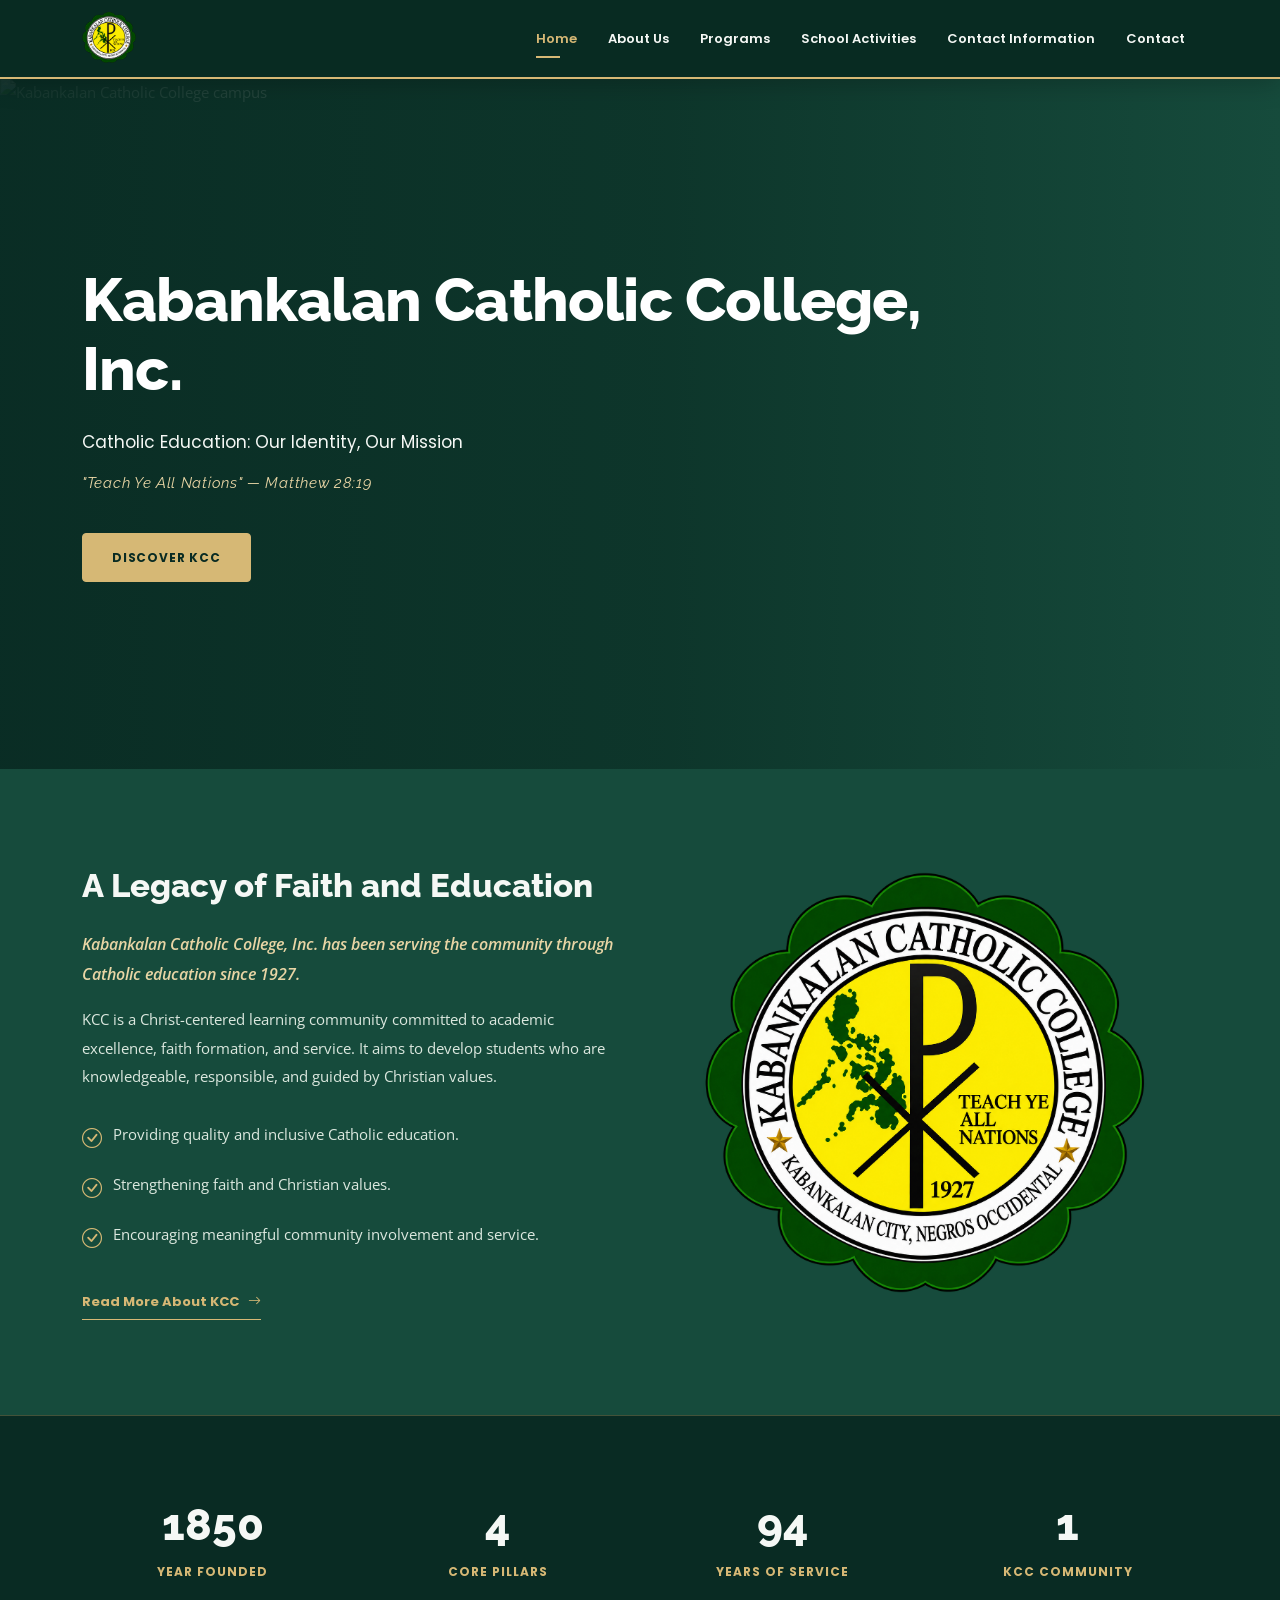
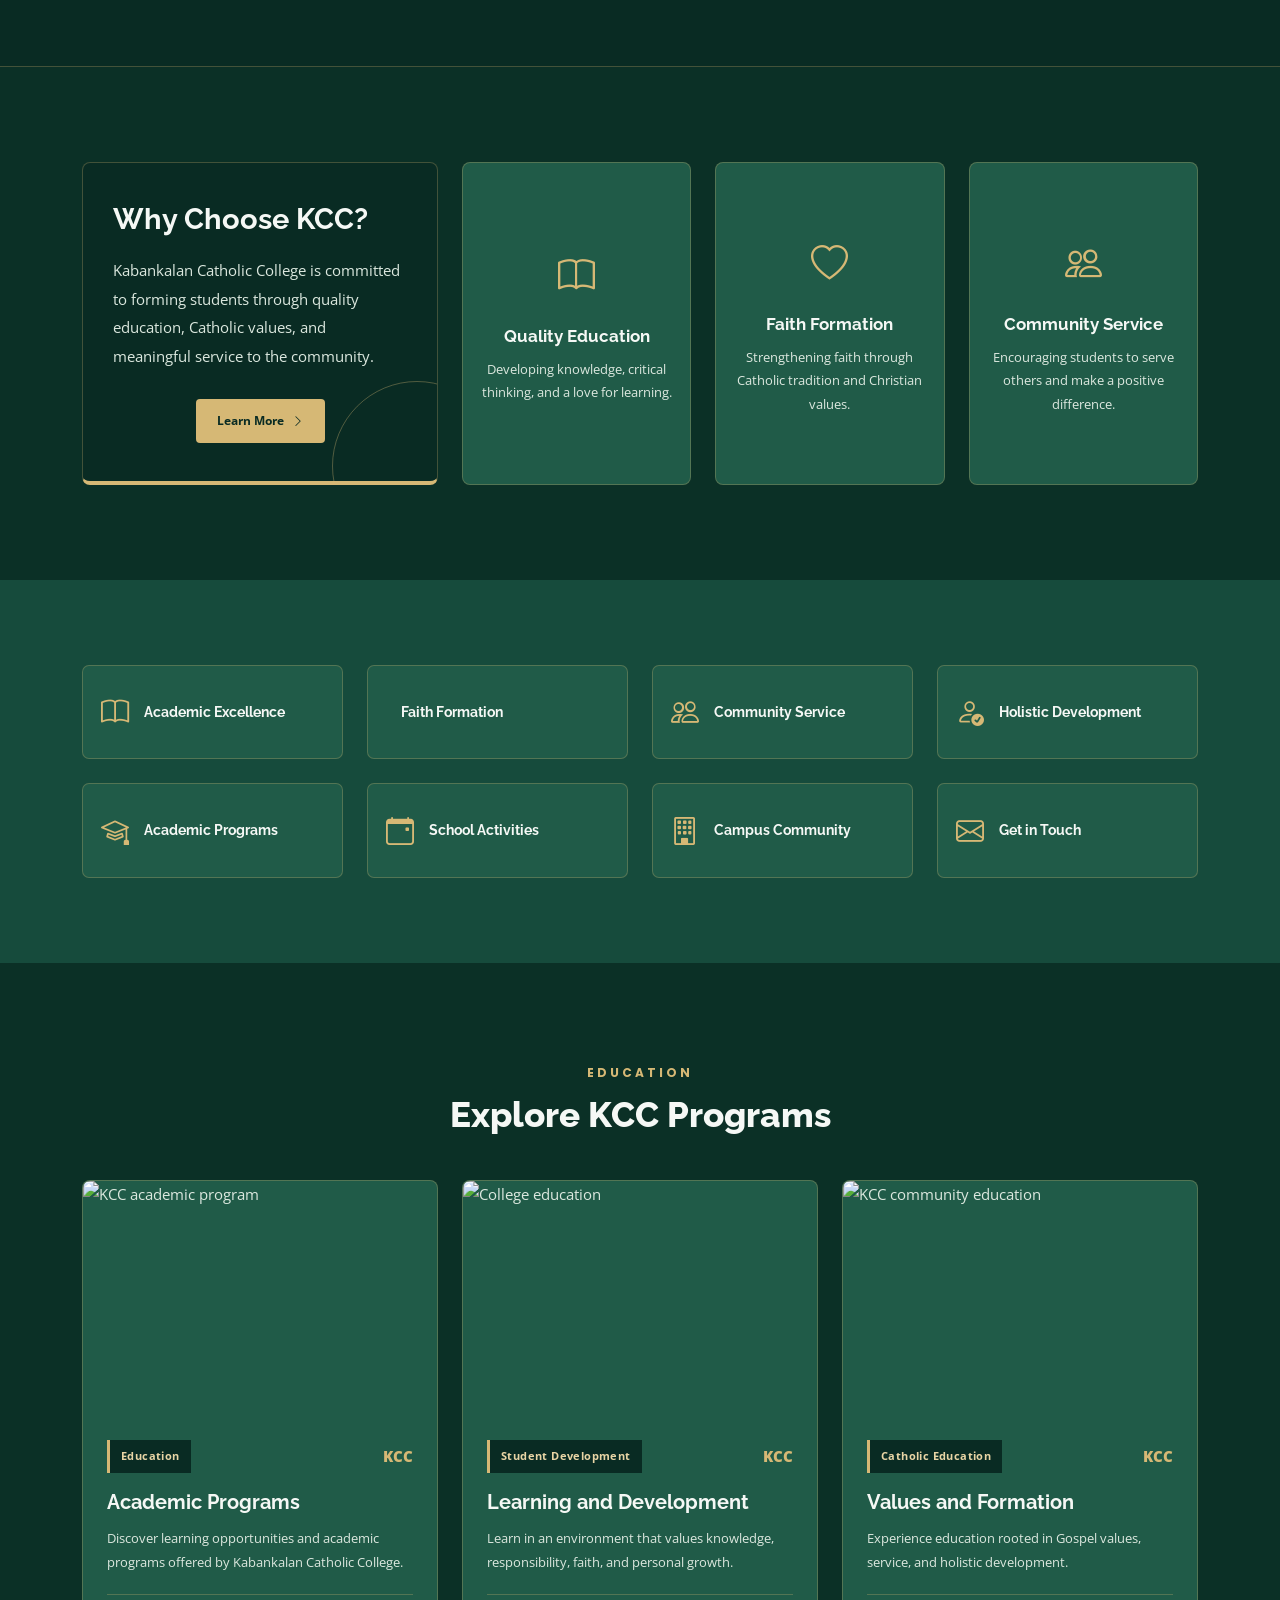
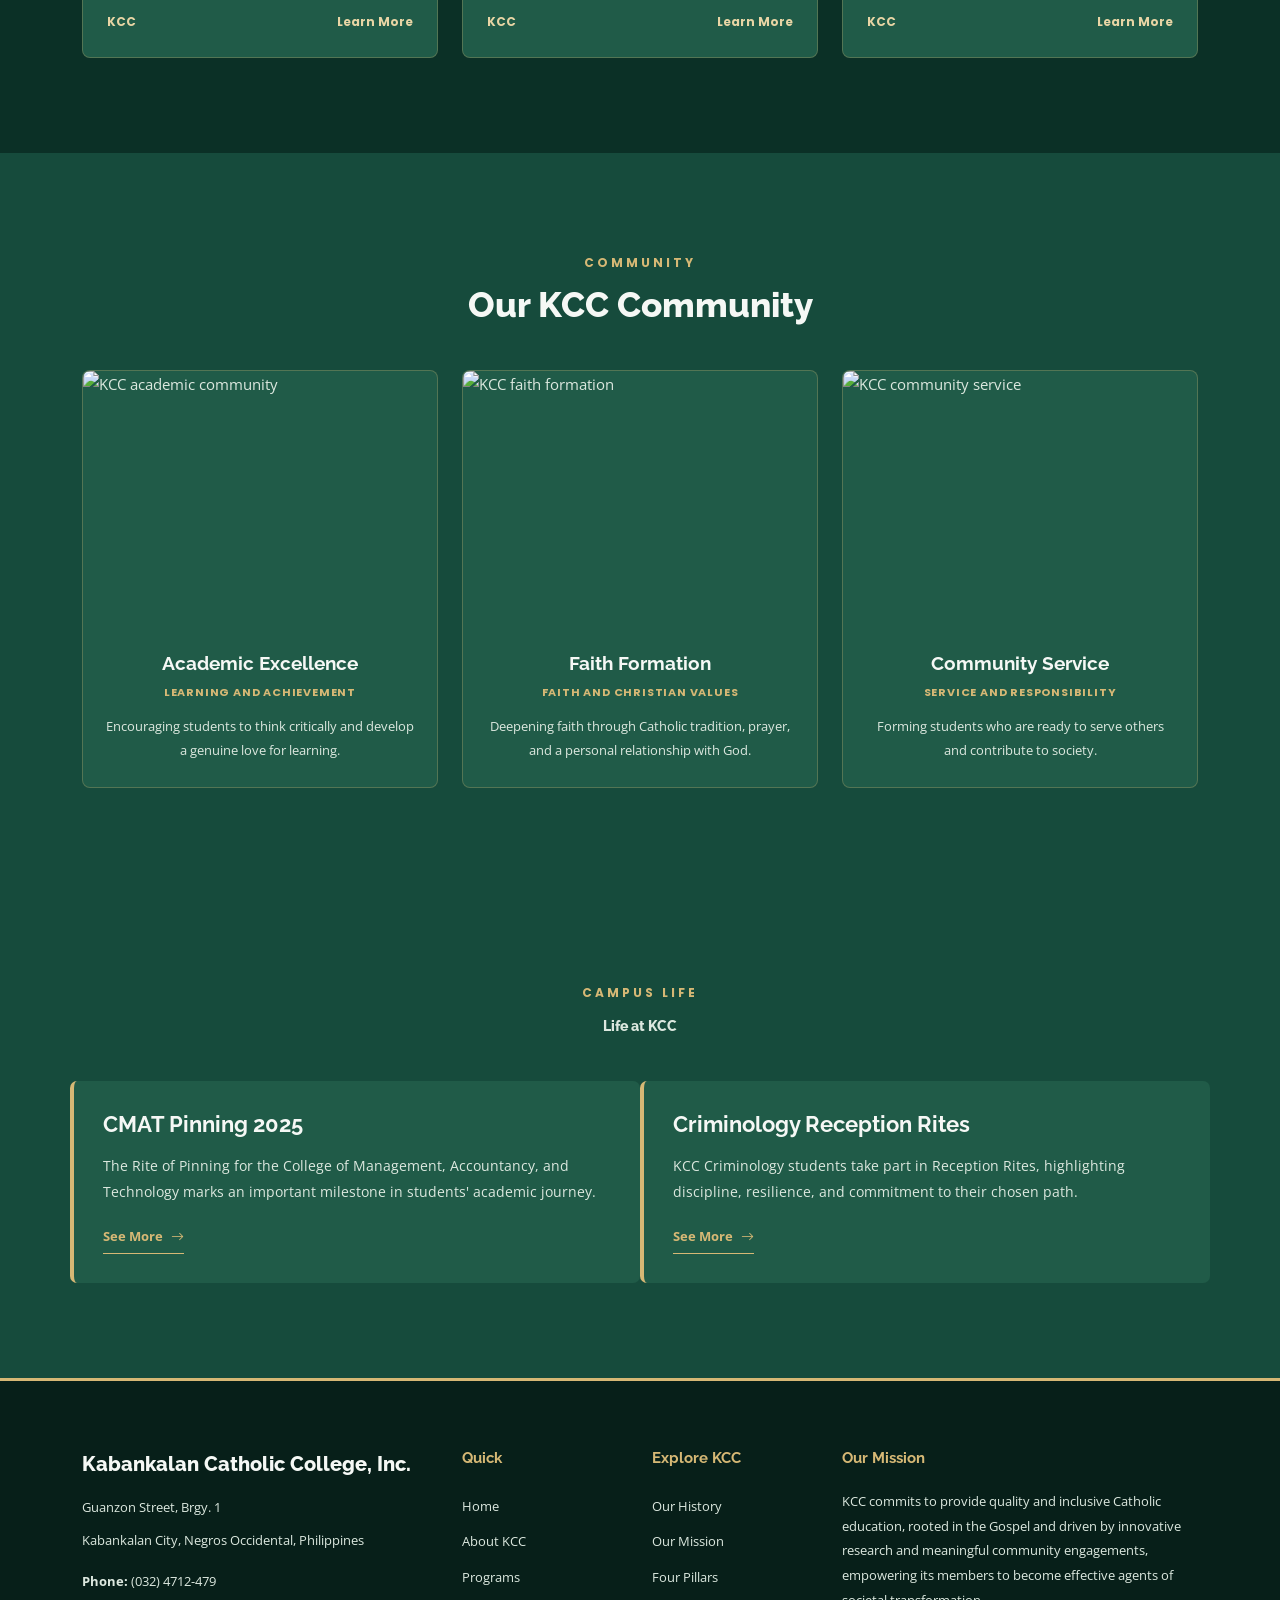
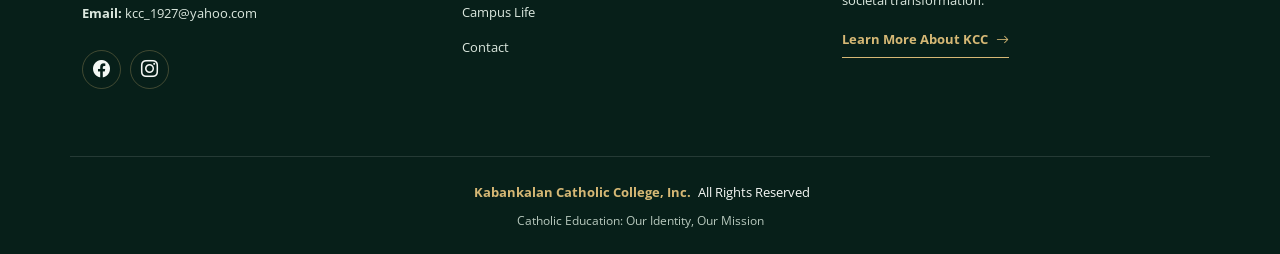
==== index.html @ 5847ea0f "first commit" ====
<!DOCTYPE html>
<html lang="en">

<head>
  <meta charset="utf-8">
  <meta content="width=device-width, initial-scale=1.0" name="viewport">

  <title>Kabankalan Catholic College, Inc. | Home</title>
  <meta name="description" content="Kabankalan Catholic College, Inc. - Catholic Education: Our Identity, Our Mission.">
  <meta name="keywords" content="Kabankalan Catholic College, KCC, Catholic Education">

  <!-- Favicons -->
  <link href="assets/img/favicon.png" rel="icon">
  <link href="assets/img/apple-touch-icon.png" rel="apple-touch-icon">

  <!-- Fonts -->
  <link href="https://fonts.googleapis.com" rel="preconnect">
  <link href="https://fonts.gstatic.com" rel="preconnect" crossorigin>
  <link href="https://fonts.googleapis.com/css2?family=Open+Sans:wght@300;400;500;600;700;800&family=Poppins:wght@300;400;500;600;700;800&family=Raleway:wght@300;400;500;600;700;800&display=swap" rel="stylesheet">

  <!-- Vendor CSS Files -->
  <link href="assets/vendor/bootstrap/css/bootstrap.min.css" rel="stylesheet">
  <link href="assets/vendor/bootstrap-icons/bootstrap-icons.css" rel="stylesheet">
  <link href="assets/vendor/aos/aos.css" rel="stylesheet">
  <link href="assets/vendor/glightbox/css/glightbox.min.css" rel="stylesheet">
  <link href="assets/vendor/swiper/swiper-bundle.min.css" rel="stylesheet">

  <!-- Main CSS File -->
  <link href="assets/css/main.css" rel="stylesheet">

</head>

<body class="index-page">

  <!-- Header -->
  <header id="header" class="header d-flex align-items-center sticky-top">
    <div class="container-fluid container-xl position-relative d-flex align-items-center">

      <a href="index.html" class="logo d-flex align-items-center me-auto">
        <img src="about/kcc.png" alt="KCC Logo">
        <h1 class="sitename"></h1>
      </a>

      <nav id="navmenu" class="navmenu">
        <ul>
          <li><a href="index.html" class="active">Home</a></li>
          <li><a href="about.html">About Us</a></li>
          <li><a href="courses.html">Programs</a></li>
              <li><a href="events.html">School Activities</a></li>
              <li><a href="contact.html">Contact Information</a></li>
          <li><a href="contact.html">Contact</a></li>
        </ul>
        <i class="mobile-nav-toggle d-xl-none bi bi-list"></i>
      </nav>

   

    </div>
  </header>
  <!-- /Header -->


  <main class="main">

    <!-- Hero Section -->
    <section id="hero" class="hero section dark-background">

      <img src="https://encrypted-tbn0.gstatic.com/images?q=tbn:ANd9GcQT8M9fCwaJcGaxkdUUTuNsDu8qbzbIMMNOe1ZvGpwF7A&s=10" alt="Kabankalan Catholic College campus" data-aos="fade-in">

      <div class="container">
        <h2 data-aos="fade-up" data-aos-delay="100">
          Kabankalan Catholic College, Inc.
        </h2>

        <p data-aos="fade-up" data-aos-delay="200">
          Catholic Education: Our Identity, Our Mission
        </p>

        <p data-aos="fade-up" data-aos-delay="250">
          "Teach Ye All Nations" — Matthew 28:19
        </p>

        <div class="d-flex mt-4" data-aos="fade-up" data-aos-delay="300">
          <a href="about.html" class="btn-get-started">Discover KCC</a>
        </div>
      </div>

    </section>
    <!-- /Hero Section -->


    <!-- About Section -->
    <section id="about" class="about section">

      <div class="container">
        <div class="row gy-4">

          <div class="col-lg-6 order-1 order-lg-2" data-aos="fade-up" data-aos-delay="100">
            <img src="about/kcc.png" class="img-fluid" alt="Kabankalan Catholic College">
          </div>

          <div class="col-lg-6 order-2 order-lg-1 content" data-aos="fade-up" data-aos-delay="200">

            <h3>A Legacy of Faith and Education</h3>

            <p class="fst-italic">
              Kabankalan Catholic College, Inc. has been serving the community
              through Catholic education since 1927.
            </p>

            <p>
              KCC is a Christ-centered learning community committed to academic
              excellence, faith formation, and service. It aims to develop
              students who are knowledgeable, responsible, and guided by
              Christian values.
            </p>

            <ul>
              <li>
                <i class="bi bi-check-circle"></i>
                <span>Providing quality and inclusive Catholic education.</span>
              </li>

              <li>
                <i class="bi bi-check-circle"></i>
                <span>Strengthening faith and Christian values.</span>
              </li>

              <li>
                <i class="bi bi-check-circle"></i>
                <span>Encouraging meaningful community involvement and service.</span>
              </li>
            </ul>

            <a href="about.html" class="read-more">
              <span>Read More About KCC</span>
              <i class="bi bi-arrow-right"></i>
            </a>

          </div>
        </div>
      </div>

    </section>
    <!-- /About Section -->


    <!-- Counts Section -->
    <section id="counts" class="section counts light-background">

      <div class="container" data-aos="fade-up" data-aos-delay="100">
        <div class="row gy-4">

          <div class="col-lg-3 col-md-6">
            <div class="stats-item text-center w-100 h-100">
              <span data-purecounter-start="0" data-purecounter-end="1927"
                data-purecounter-duration="1" class="purecounter"></span>
              <p>Year Founded</p>
            </div>
          </div>

          <div class="col-lg-3 col-md-6">
            <div class="stats-item text-center w-100 h-100">
              <span data-purecounter-start="0" data-purecounter-end="4"
                data-purecounter-duration="1" class="purecounter"></span>
              <p>Core Pillars</p>
            </div>
          </div>

          <div class="col-lg-3 col-md-6">
            <div class="stats-item text-center w-100 h-100">
              <span data-purecounter-start="0" data-purecounter-end="99"
                data-purecounter-duration="1" class="purecounter"></span>
              <p>Years of Service</p>
            </div>
          </div>

          <div class="col-lg-3 col-md-6">
            <div class="stats-item text-center w-100 h-100">
              <span data-purecounter-start="0" data-purecounter-end="1"
                data-purecounter-duration="1" class="purecounter"></span>
              <p>KCC Community</p>
            </div>
          </div>

        </div>
      </div>

    </section>
    <!-- /Counts Section -->


    <!-- Why Us Section -->
    <section id="why-us" class="section why-us">

      <div class="container">
        <div class="row gy-4">

          <div class="col-lg-4" data-aos="fade-up" data-aos-delay="100">
            <div class="why-box">

              <h3>Why Choose KCC?</h3>

              <p>
                Kabankalan Catholic College is committed to forming students
                through quality education, Catholic values, and meaningful
                service to the community.
              </p>

              <div class="text-center">
                <a href="about.html" class="more-btn">
                  <span>Learn More</span>
                  <i class="bi bi-chevron-right"></i>
                </a>
              </div>

            </div>
          </div>

          <div class="col-lg-8 d-flex align-items-stretch">
            <div class="row gy-4" data-aos="fade-up" data-aos-delay="200">

              <div class="col-xl-4">
                <div class="icon-box d-flex flex-column justify-content-center align-items-center">
                  <i class="bi bi-book"></i>
                  <h4>Quality Education</h4>
                  <p>
                    Developing knowledge, critical thinking, and a love for learning.
                  </p>
                </div>
              </div>

              <div class="col-xl-4" data-aos="fade-up" data-aos-delay="300">
                <div class="icon-box d-flex flex-column justify-content-center align-items-center">
                  <i class="bi bi-heart"></i>
                  <h4>Faith Formation</h4>
                  <p>
                    Strengthening faith through Catholic tradition and Christian values.
                  </p>
                </div>
              </div>

              <div class="col-xl-4" data-aos="fade-up" data-aos-delay="400">
                <div class="icon-box d-flex flex-column justify-content-center align-items-center">
                  <i class="bi bi-people"></i>
                  <h4>Community Service</h4>
                  <p>
                    Encouraging students to serve others and make a positive difference.
                  </p>
                </div>
              </div>

            </div>
          </div>

        </div>
      </div>

    </section>
    <!-- /Why Us Section -->


    <!-- Features Section -->
    <section id="features" class="features section">

      <div class="container">
        <div class="row gy-4">

          <div class="col-lg-3 col-md-4" data-aos="fade-up" data-aos-delay="100">
            <div class="features-item">
              <i class="bi bi-book" style="color: #ffbb2c;"></i>
              <h3><a href="about.html" class="stretched-link">Academic Excellence</a></h3>
            </div>
          </div>

          <div class="col-lg-3 col-md-4" data-aos="fade-up" data-aos-delay="200">
            <div class="features-item">
              <i class="bi bi-cross" style="color: #5578ff;"></i>
              <h3><a href="about.html" class="stretched-link">Faith Formation</a></h3>
            </div>
          </div>

          <div class="col-lg-3 col-md-4" data-aos="fade-up" data-aos-delay="300">
            <div class="features-item">
              <i class="bi bi-people" style="color: #e80368;"></i>
              <h3><a href="about.html" class="stretched-link">Community Service</a></h3>
            </div>
          </div>

          <div class="col-lg-3 col-md-4" data-aos="fade-up" data-aos-delay="400">
            <div class="features-item">
              <i class="bi bi-person-check" style="color: #e361ff;"></i>
              <h3><a href="about.html" class="stretched-link">Holistic Development</a></h3>
            </div>
          </div>

          <div class="col-lg-3 col-md-4" data-aos="fade-up" data-aos-delay="500">
            <div class="features-item">
              <i class="bi bi-mortarboard" style="color: #47aeff;"></i>
              <h3><a href="courses.html" class="stretched-link">Academic Programs</a></h3>
            </div>
          </div>

          <div class="col-lg-3 col-md-4" data-aos="fade-up" data-aos-delay="600">
            <div class="features-item">
              <i class="bi bi-calendar-event" style="color: #ffa76e;"></i>
              <h3><a href="events.html" class="stretched-link">School Activities</a></h3>
            </div>
          </div>

          <div class="col-lg-3 col-md-4" data-aos="fade-up" data-aos-delay="700">
            <div class="features-item">
              <i class="bi bi-building" style="color: #11dbcf;"></i>
              <h3><a href="about.html" class="stretched-link">Campus Community</a></h3>
            </div>
          </div>

          <div class="col-lg-3 col-md-4" data-aos="fade-up" data-aos-delay="800">
            <div class="features-item">
              <i class="bi bi-envelope" style="color: #4233ff;"></i>
              <h3><a href="contact.html" class="stretched-link">Get in Touch</a></h3>
            </div>
          </div>

        </div>
      </div>

    </section>
    <!-- /Features Section -->


    <!-- Courses Section -->
    <section id="courses" class="courses section">

      <div class="container section-title" data-aos="fade-up">
        <h2>Education</h2>
        <p>Explore KCC Programs</p>
      </div>

      <div class="container">
        <div class="row">

          <div class="col-lg-4 col-md-6 d-flex align-items-stretch" data-aos="zoom-in" data-aos-delay="100">
            <div class="course-item">

              <img src="https://encrypted-tbn0.gstatic.com/images?q=tbn:ANd9GcRFhvO4S2jTf2M52BZLtAEzzVXVvKk7Lw2LBC9u8yxrnQ&s=10" class="img-fluid" alt="KCC academic program">

              <div class="course-content">
                <div class="d-flex justify-content-between align-items-center mb-3">
                  <p class="category">Education</p>
                  <p class="price">KCC</p>
                </div>

                <h3><a href="courses.html">Academic Programs</a></h3>

                <p class="description">
                  Discover learning opportunities and academic programs offered
                  by Kabankalan Catholic College.
                </p>

                <div class="trainer d-flex justify-content-between align-items-center">
                  <div class="trainer-profile d-flex align-items-center">
                    <span class="trainer-link">KCC</span>
                  </div>
                  <a href="courses.html" class="trainer-link">Learn More</a>
                </div>
              </div>

            </div>
          </div>

          <div class="col-lg-4 col-md-6 d-flex align-items-stretch mt-4 mt-md-0" data-aos="zoom-in" data-aos-delay="200">
            <div class="course-item">

              <img src="https://scontent.fmnl9-4.fna.fbcdn.net/v/t39.30808-6/914285119_122218835138524861_5820935398104050202_n.jpg?stp=dst-jpg_tt6&cstp=mx2000x1414&ctp=p552x414&_nc_cat=109&_nc_map=urlgen_bucketless&ccb=1-7&_nc_sid=127cfc&_nc_eui2=AeEzd-XGfVZOXEBACCE_oor1J-5FS4mifkMn7kVLiaJ-Q7u3IAsWExik-hXUwO2nvX3sCHLy09caHQJjv85_ZxWf&_nc_ohc=ckKpyCDnf4EQ7kNvwFAWOUB&_nc_oc=AdqdExx-4-OWhltZUDyqn0Y9eb0RRxoA-Gc-SJCQ6HJAPF5KVBAEcCaHKpcKGjbXhDI&_nc_zt=23&_nc_ht=scontent.fmnl9-4.fna&_nc_gid=943HUpxgTFuzUHGv3IhwLQ&_nc_ss=7b2a8&oh=00_AQQ45ZDYCt0acangTTcOKLL3B6GXYlgQAs8xtHQF5TJUVA&oe=6B09DF58" class="img-fluid" alt="College education">

              <div class="course-content">
                <div class="d-flex justify-content-between align-items-center mb-3">
                  <p class="category">Student Development</p>
                  <p class="price">KCC</p>
                </div>

                <h3><a href="courses.html">Learning and Development</a></h3>

                <p class="description">
                  Learn in an environment that values knowledge, responsibility,
                  faith, and personal growth.
                </p>

                <div class="trainer d-flex justify-content-between align-items-center">
                  <div class="trainer-profile d-flex align-items-center">
                    <span class="trainer-link">KCC</span>
                  </div>
                  <a href="courses.html" class="trainer-link">Learn More</a>
                </div>
              </div>

            </div>
          </div>

          <div class="col-lg-4 col-md-6 d-flex align-items-stretch mt-4 mt-lg-0" data-aos="zoom-in" data-aos-delay="300">
            <div class="course-item">

              <img src="https://scontent.fmnl9-5.fna.fbcdn.net/v/t39.99422-6/912625234_1465990564903861_3274084641073392525_n.png?stp=dst-jpg_tt6&cstp=mx2048x1038&ctp=p180x540&_nc_cat=104&_nc_map=urlgen_bucketless&ccb=1-7&_nc_sid=127cfc&_nc_eui2=AeEMaBpAWC8GnwbwKG6K4RI8pTWOlcMDfJ2lNY6VwwN8nf3-tklTgI11QRLNIlkPEiY8L4xJSdgvii3BPkFpKnWd&_nc_ohc=NLoc0BY2OsMQ7kNvwEyHmvC&_nc_oc=Adq8mTZ8_PFWmyIDjEcyvHGmXm5muSyWyQerAzPAOzozh1d5bAHZpajDR7kgyGgTL-4&_nc_zt=14&_nc_ht=scontent.fmnl9-5.fna&_nc_gid=LUVzFrOgSV3XoZlbocX_dA&_nc_ss=7b2a8&oh=00_AQT99A_aa6tnR6kIG60y-T9CiFfz9bY-PEt0-eQ1BRAXnQ&oe=6B09DE95" class="img-fluid" alt="KCC community education">

              <div class="course-content">
                <div class="d-flex justify-content-between align-items-center mb-3">
                  <p class="category">Catholic Education</p>
                  <p class="price">KCC</p>
                </div>

                <h3><a href="courses.html">Values and Formation</a></h3>

                <p class="description">
                  Experience education rooted in Gospel values, service,
                  and holistic development.
                </p>

                <div class="trainer d-flex justify-content-between align-items-center">
                  <div class="trainer-profile d-flex align-items-center">
                    <span class="trainer-link">KCC</span>
                  </div>
                  <a href="courses.html" class="trainer-link">Learn More</a>
                </div>
              </div>

            </div>
          </div>

        </div>
      </div>

    </section>
    <!-- /Courses Section -->


    <!-- Trainers Index Section -->
    <section id="trainers-index" class="section trainers-index">

      <div class="container section-title" data-aos="fade-up">
        <h2>Community</h2>
        <p>Our KCC Community</p>
      </div>

      <div class="container">
        <div class="row">

          <div class="col-lg-4 col-md-6 d-flex" data-aos="fade-up" data-aos-delay="100">
            <div class="member">
              <img src="https://scontent.fmnl8-1.fna.fbcdn.net/v/t39.30808-6/912688853_1580619267202076_7019957725922566714_n.jpg?stp=dst-jpg_tt6&cstp=mx1080x1080&ctp=p526x296&_nc_cat=109&_nc_map=urlgen_bucketless&ccb=1-7&_nc_sid=127cfc&_nc_eui2=AeE-sn5PzRaZsnaeg0R8rcT_-K2NdHRrtfT4rY10dGu19HTxyjXNhta3lJq1DOvb0gLeroDLSHmQRsw_neAhNU_e&_nc_ohc=KvJeiLwCkfQQ7kNvwEtCKkf&_nc_oc=Adp48Q9YrBXoVhvb6D1lM9bsyCnReulihM-5sJbVKnQoM9t7vDZXuXc5EpWbYjHdQ_Y&_nc_zt=23&_nc_ht=scontent.fmnl8-1.fna&_nc_gid=RqHEgCgS_iJlluW1QgCHqw&_nc_ss=7b2a8&oh=00_AQRC2hc4ttxE2TmacdChjLxiQ10id2kZYHcM8ev-NWkZJg&oe=6B09CAC9" class="img-fluid" alt="KCC academic community">

              <div class="member-content">
                <h4>Academic Excellence</h4>
                <span>Learning and Achievement</span>
                <p>
                  Encouraging students to think critically and develop
                  a genuine love for learning.
                </p>
              </div>
            </div>
          </div>

          <div class="col-lg-4 col-md-6 d-flex" data-aos="fade-up" data-aos-delay="200">
            <div class="member">
              <img src="https://scontent.fmnl25-8.fna.fbcdn.net/v/t39.99422-6/801963809_1423805739600248_5781836547564516746_n.png?stp=dst-jpg_tt6&cstp=mx2048x1363&ctp=s590x590&_nc_cat=106&_nc_map=urlgen_bucketless&ccb=1-7&_nc_sid=833d8c&_nc_eui2=AeHpNUYH5Wbosbtv1FKreURtXl-jDxZTkGReX6MPFlOQZE_WPhJeV8dpOh6nadmnsaQYsJuwZiE_6QJgBr7JPV4D&_nc_ohc=RYi0dcm0tVYQ7kNvwEOJ_Is&_nc_oc=AdrAWOfMK2Oa8w1ZNOSEUJE_ZUR7zcUiBowDURU6N6H-SX8ol1rpu1EOnzGCALP08Jg&_nc_zt=14&_nc_ht=scontent.fmnl25-8.fna&_nc_gid=d67xQtZiyCxpxgWDJVP8IQ&_nc_ss=7b2a8&oh=00_AQTVbei7mnDfgwdYfMUXYaHE191G1XvU6o2EFB4EHZzs4Q&oe=6B09EF3C" class="img-fluid" alt="KCC faith formation">

              <div class="member-content">
                <h4>Faith Formation</h4>
                <span>Faith and Christian Values</span>
                <p>
                  Deepening faith through Catholic tradition, prayer,
                  and a personal relationship with God.
                </p>
              </div>
            </div>
          </div>

          <div class="col-lg-4 col-md-6 d-flex" data-aos="fade-up" data-aos-delay="300">
            <div class="member">
              <img src="https://scontent.fmnl8-4.fna.fbcdn.net/v/t39.30808-6/905937870_122128684875456838_4350644515875597213_n.jpg?stp=dst-jpg_tt6&cstp=mx1280x960&ctp=s590x590&_nc_cat=100&_nc_map=urlgen_bucketless&ccb=1-7&_nc_sid=833d8c&_nc_eui2=AeFxPOAsQfBTU77wblTfNNyQivrW4zoT6-GK-tbjOhPr4ZQlje_x8ia48SkE9-jgTPZfvFdO5J_3qqQzEGchKbhc&_nc_ohc=1E5Hav7sIdgQ7kNvwEG1rkc&_nc_oc=Adqv-uMuJfoeEr03XxgMwNXJFFmNBCiQdnsGef70Cy9WbQrTlh-Q4o05mCzXoKGAsMM&_nc_zt=23&_nc_ht=scontent.fmnl8-4.fna&_nc_gid=Rh_ebZsQckvV-aCOsC_iBQ&_nc_ss=7b2a8&oh=00_AQSQsllFsV-r2NfjD2RJzR6fWczQ-m6hv9hc2bg4bkUkoQ&oe=6B09CBF9" class="img-fluid" alt="KCC community service">

              <div class="member-content">
                <h4>Community Service</h4>
                <span>Service and Responsibility</span>
                <p>
                  Forming students who are ready to serve others
                  and contribute to society.
                </p>
              </div>
            </div>
          </div>

        </div>
      </div>

    </section>
    <!-- /Trainers Index Section -->


    <!-- Campus Life Section -->
    <section id="campus-life" class="section">

      <div class="container section-title" data-aos="fade-up">
        <h2>Campus Life</h2>
        <p>Life at KCC</p>
      </div>

      <div class="container">
        <div class="row gy-4">

          <div class="col-lg-6">
            <h3>CMAT Pinning 2025</h3>
            <p>
              The Rite of Pinning for the College of Management, Accountancy,
              and Technology marks an important milestone in students'
              academic journey.
            </p>
            <a href="events.html" class="read-more">
              <span>See More</span>
              <i class="bi bi-arrow-right"></i>
            </a>
          </div>

          <div class="col-lg-6">
            <h3>Criminology Reception Rites</h3>
            <p>
              KCC Criminology students take part in Reception Rites,
              highlighting discipline, resilience, and commitment
              to their chosen path.
            </p>
            <a href="events.html" class="read-more">
              <span>See More</span>
              <i class="bi bi-arrow-right"></i>
            </a>
          </div>

        </div>
      </div>

    </section>
    <!-- /Campus Life Section -->

  </main>


  <!-- Footer -->
  <footer id="footer" class="footer position-relative light-background">

    <div class="container footer-top">
      <div class="row gy-4">

        <div class="col-lg-4 col-md-6 footer-about">

          <a href="index.html" class="logo d-flex align-items-center">
            <span class="sitename">Kabankalan Catholic College, Inc.</span>
          </a>

          <div class="footer-contact pt-3">
            <p>Guanzon Street, Brgy. 1</p>
            <p>Kabankalan City, Negros Occidental, Philippines</p>
            <p class="mt-3">
              <strong>Phone:</strong>
              <span>(032) 4712-479</span>
            </p>
            <p>
              <strong>Email:</strong>
              <span>kcc_1927@yahoo.com</span>
            </p>
          </div>

          <div class="social-links d-flex mt-4">
            <a href="#"><i class="bi bi-facebook"></i></a>
            <a href="#"><i class="bi bi-instagram"></i></a>
          </div>

        </div>


        <div class="col-lg-2 col-md-3 footer-links">
          <h4>Quick</h4>
          <ul>
            <li><a href="index.html">Home</a></li>
            <li><a href="about.html">About KCC</a></li>
            <li><a href="courses.html">Programs</a></li>
            <li><a href="events.html">Campus Life</a></li>
            <li><a href="contact.html">Contact</a></li>
          </ul>
        </div>


        <div class="col-lg-2 col-md-3 footer-links">
          <h4>Explore KCC</h4>
          <ul>
            <li><a href="about.html">Our History</a></li>
            <li><a href="about.html">Our Mission</a></li>
            <li><a href="about.html">Four Pillars</a></li>
          </ul>
        </div>


        <div class="col-lg-4 col-md-12 footer-newsletter">
          <h4>Our Mission</h4>

          <p>
            KCC commits to provide quality and inclusive Catholic education,
            rooted in the Gospel and driven by innovative research and
            meaningful community engagements, empowering its members to
            become effective agents of societal transformation.
          </p>

          <a href="about.html" class="read-more">
            <span>Learn More About KCC</span>
            <i class="bi bi-arrow-right"></i>
          </a>
        </div>

      </div>
    </div>


    <div class="container copyright text-center mt-4">
      <p>
       
        <strong class="px-1 sitename">Kabankalan Catholic College, Inc.</strong>
        <span>All Rights Reserved</span>
      </p>

      <div class="credits">
        Catholic Education: Our Identity, Our Mission
      </div>
    </div>

  </footer>
  <!-- /Footer -->


  <!-- Scroll Top -->
  <a href="#" id="scroll-top" class="scroll-top d-flex align-items-center justify-content-center">
    <i class="bi bi-arrow-up-short"></i>
  </a>

  <!-- Preloader -->
  <div id="preloader"></div>


  <!-- Vendor JS Files -->
  <script src="assets/vendor/bootstrap/js/bootstrap.bundle.min.js"></script>
  <script src="assets/vendor/aos/aos.js"></script>
  <script src="assets/vendor/glightbox/js/glightbox.min.js"></script>
  <script src="assets/vendor/purecounter/purecounter_vanilla.js"></script>
  <script src="assets/vendor/swiper/swiper-bundle.min.js"></script>

  <!-- Main JS File -->
  <script src="assets/js/main.js"></script>

</body>
</html>
---- assets/css/main.css ----
/* ==========================================================
   KABANKALAN CATHOLIC COLLEGE, INC.
   COMPLETE MAIN STYLESHEET
   Theme: Luxury Emerald Green + Champagne Gold
   Layout: Existing Mentor-style template
   Replace the entire old main.css with this file.
========================================================== */

/* =========================
   1. GLOBAL COLORS
========================= */
:root {
  --background-color: #092B23;
  --default-color: #DCE8DF;
  --heading-color: #F5F8F5;
  --accent-color: #D6B875;
  --surface-color: #164B3C;
  --contrast-color: #FFFFFF;

  --nav-color: #F5F8F5;
  --nav-hover-color: #D6B875;
  --nav-mobile-background-color: #092B23;
  --nav-dropdown-background-color: #092B23;
  --nav-dropdown-color: #F5F8F5;
  --nav-dropdown-hover-color: #D6B875;

  --kcc-deep: #092B23;
  --kcc-dark: #0B3026;
  --kcc-green: #164B3C;
  --kcc-green-light: #1B5946;
  --kcc-card: #205B48;
  --kcc-gold: #D6B875;
  --kcc-gold-light: #E8D5A5;
  --kcc-white: #F5F8F5;
  --kcc-text: #DCE8DF;
  --kcc-muted: #B8C9BE;
  --kcc-border: rgba(214, 184, 117, 0.28);

  scroll-behavior: smooth;
}

/* =========================
   2. GENERAL STYLING
========================= */
* {
  box-sizing: border-box;
}

html {
  scroll-behavior: smooth;
}

body {
  margin: 0;
  font-family: "Open Sans", sans-serif;
  font-size: 15px;
  line-height: 1.8;
  color: var(--kcc-text);
  background: var(--kcc-deep);
  overflow-x: hidden;
}

h1,
h2,
h3,
h4,
h5,
h6 {
  font-family: "Raleway", sans-serif;
  color: var(--kcc-white);
  font-weight: 700;
  line-height: 1.3;
}

p {
  color: var(--kcc-text);
}

a {
  color: var(--kcc-gold);
  text-decoration: none;
  transition: color 0.3s ease, background-color 0.3s ease;
}

a:hover {
  color: var(--kcc-white);
}

img {
  max-width: 100%;
}

button,
input,
textarea,
select {
  font: inherit;
}

.section {
  padding: 90px 0;
  overflow: hidden;
  background: var(--kcc-green);
  color: var(--kcc-text);
}

/* Alternating section colors */
section:nth-of-type(even),
.section:nth-of-type(even) {
  background-color: var(--kcc-dark);
}

section:nth-of-type(odd),
.section:nth-of-type(odd) {
  background-color: var(--kcc-green);
}

.light-background,
.section-bg {
  background: var(--kcc-green-light) !important;
  color: var(--kcc-text);
}

/* =========================
   3. HEADER AND LOGO
========================= */
.header {
  background: rgba(9, 43, 35, 0.98);
  padding: 12px 0;
  border-bottom: 2px solid var(--kcc-gold);
  box-shadow: 0 5px 24px rgba(0, 0, 0, 0.22);
  z-index: 997;
  transition: all 0.35s ease;
}

.header .container {
  min-height: 62px;
}

.header .logo {
  display: flex;
  align-items: center;
  gap: 12px;
}

.header .logo img {
  display: block;
  max-height: 53px;
  width: auto;
  object-fit: contain;
  background: transparent !important;
  border: 0 !important;
  box-shadow: none !important;
  mix-blend-mode: normal !important;
}

.header .logo h1,
.header .logo .sitename {
  margin: 0;
  color: var(--kcc-white);
  font-family: "Raleway", sans-serif;
  font-size: 23px;
  font-weight: 800;
  letter-spacing: 0.5px;
}

/* =========================
   4. NAVIGATION
========================= */
.navmenu {
  padding: 0;
}

.navmenu ul {
  display: flex;
  align-items: center;
  gap: 5px;
  list-style: none;
  padding: 0;
  margin: 0;
}

.navmenu li {
  position: relative;
}

.navmenu a {
  display: flex;
  align-items: center;
  justify-content: space-between;
  padding: 11px 13px;
  color: var(--kcc-white);
  font-family: "Poppins", sans-serif;
  font-size: 13px;
  font-weight: 600;
  white-space: nowrap;
  transition: all 0.3s ease;
}

.navmenu a:hover,
.navmenu a.active,
.navmenu li:hover > a {
  color: var(--kcc-gold);
}

.navmenu a.active {
  position: relative;
}

.navmenu a.active::after {
  content: "";
  position: absolute;
  left: 13px;
  bottom: 3px;
  width: 24px;
  height: 2px;
  background: var(--kcc-gold);
}

.navmenu .dropdown ul {
  display: block;
  position: absolute;
  top: 135%;
  left: 0;
  min-width: 220px;
  padding: 10px 0;
  background: var(--kcc-deep);
  border: 1px solid var(--kcc-border);
  border-top: 3px solid var(--kcc-gold);
  border-radius: 0 0 8px 8px;
  box-shadow: 0 12px 30px rgba(0, 0, 0, 0.25);
  opacity: 0;
  visibility: hidden;
  transition: all 0.25s ease;
  z-index: 99;
}

.navmenu .dropdown:hover > ul {
  top: 100%;
  opacity: 1;
  visibility: visible;
}

.navmenu .dropdown ul a {
  padding: 9px 18px;
  color: var(--kcc-white);
  font-size: 12px;
}

.navmenu .dropdown ul a:hover {
  color: var(--kcc-gold);
  background: var(--kcc-card);
}

.navmenu .dropdown ul .dropdown ul {
  top: 0;
  left: 100%;
}

.mobile-nav-toggle {
  display: none;
  color: var(--kcc-gold);
  font-size: 30px;
  line-height: 1;
  cursor: pointer;
}

/* Header call-to-action button */
.btn-getstarted {
  display: inline-block;
  padding: 11px 22px;
  color: var(--kcc-deep);
  background: var(--kcc-gold);
  border: 1px solid var(--kcc-gold);
  border-radius: 4px;
  font-family: "Poppins", sans-serif;
  font-size: 12px;
  font-weight: 700;
  letter-spacing: 0.4px;
  transition: all 0.3s ease;
}

.btn-getstarted:hover {
  color: var(--kcc-deep);
  background: var(--kcc-white);
  border-color: var(--kcc-white);
  transform: translateY(-2px);
}

/* =========================
   5. HERO SECTION
========================= */
.hero {
  position: relative;
  display: flex;
  align-items: center;
  width: 100%;
  min-height: 690px;
  overflow: hidden;
  background: var(--kcc-deep);
}

.hero img {
  position: absolute;
  inset: 0;
  z-index: 1;
  width: 100%;
  height: 100%;
  object-fit: cover;
  object-position: center;
  animation: kccHeroZoom 18s ease-in-out infinite alternate;
}

@keyframes kccHeroZoom {
  from { transform: scale(1); }
  to { transform: scale(1.07); }
}

.hero::before {
  content: "";
  position: absolute;
  inset: 0;
  z-index: 2;
  background: linear-gradient(
    90deg,
    rgba(9, 43, 35, 0.94) 0%,
    rgba(11, 48, 38, 0.78) 52%,
    rgba(22, 75, 60, 0.30) 100%
  );
}

.hero .container {
  position: relative;
  z-index: 3;
  padding-top: 65px;
  padding-bottom: 65px;
}

.hero h1,
.hero h2 {
  max-width: 850px;
  color: #FFFFFF;
  font-size: clamp(34px, 5vw, 60px);
  font-weight: 800;
  line-height: 1.16;
  letter-spacing: -0.8px;
  margin-bottom: 22px;
}

.hero p {
  color: var(--kcc-white);
  font-family: "Poppins", sans-serif;
  font-size: 17px;
  margin-bottom: 12px;
}

.hero p:last-of-type {
  color: var(--kcc-gold-light);
  font-family: "Raleway", sans-serif;
  font-size: 15px;
  font-style: italic;
  letter-spacing: 0.7px;
}

.hero .btn-get-started,
.hero .btn-getstarted {
  display: inline-block;
  margin-top: 12px;
  padding: 13px 29px;
  color: var(--kcc-deep);
  background: var(--kcc-gold);
  border: 1px solid var(--kcc-gold);
  border-radius: 4px;
  font-family: "Poppins", sans-serif;
  font-size: 12px;
  font-weight: 700;
  letter-spacing: 0.8px;
  text-transform: uppercase;
  transition: all 0.3s ease;
}

.hero .btn-get-started:hover,
.hero .btn-getstarted:hover {
  color: var(--kcc-deep);
  background: var(--kcc-white);
  border-color: var(--kcc-white);
  transform: translateY(-3px);
}

/* =========================
   6. ABOUT SECTION AND KCC LOGO
========================= */
.about {
  padding: 95px 0;
  background: var(--kcc-green) !important;
}

.about .row {
  align-items: center;
}

.about h3 {
  color: var(--kcc-white);
  font-size: 33px;
  font-weight: 800;
  line-height: 1.35;
  margin-bottom: 20px;
}

.about .fst-italic {
  color: var(--kcc-gold-light);
  font-size: 16px;
  font-weight: 600;
}

.about p {
  color: var(--kcc-text);
  line-height: 1.9;
}

.about ul {
  list-style: none;
  padding: 0;
  margin: 23px 0;
}

.about ul li {
  display: flex;
  align-items: flex-start;
  gap: 11px;
  padding: 7px 0;
  color: var(--kcc-text);
}

.about ul i {
  flex-shrink: 0;
  color: var(--kcc-gold);
  font-size: 20px;
}

.about img,
.about .about-img,
.about .about-image,
#about img {
  background: transparent !important;
  border: 0 !important;
  box-shadow: none !important;
  mix-blend-mode: normal !important;
  object-fit: contain;
}

.about img {
  width: 100%;
  max-height: 440px;
  padding: 0;
  border-radius: 0;
}

.about .read-more {
  display: inline-flex;
  align-items: center;
  gap: 9px;
  color: var(--kcc-gold);
  font-family: "Poppins", sans-serif;
  font-size: 13px;
  font-weight: 700;
  border-bottom: 1px solid var(--kcc-gold);
  padding-bottom: 6px;
}

.about .read-more:hover {
  color: var(--kcc-white);
  gap: 14px;
}

/* =========================
   7. SECTION TITLES
========================= */
.section-title {
  text-align: center;
  padding-bottom: 42px;
}

.section-title h2 {
  display: inline-block;
  color: var(--kcc-gold);
  font-family: "Poppins", sans-serif;
  font-size: 12px;
  font-weight: 700;
  letter-spacing: 3px;
  text-transform: uppercase;
  margin: 0 0 12px;
}

.section-title p {
  color: var(--kcc-white);
  font-family: "Raleway", sans-serif;
  font-size: 35px;
  font-weight: 800;
  line-height: 1.3;
  margin: 0;
}

/* =========================
   8. COUNTS / STATISTICS
========================= */
.counts {
  padding: 68px 0;
  background: var(--kcc-deep) !important;
  border-top: 1px solid var(--kcc-border);
  border-bottom: 1px solid var(--kcc-border);
}

.stats-item {
  padding: 15px;
  text-align: center;
}

.stats-item span {
  display: block;
  color: var(--kcc-white);
  font-family: "Raleway", sans-serif;
  font-size: 44px;
  font-weight: 800;
  line-height: 1.2;
  margin-bottom: 9px;
}

.stats-item p {
  color: var(--kcc-gold);
  font-family: "Poppins", sans-serif;
  font-size: 12px;
  font-weight: 700;
  text-transform: uppercase;
  letter-spacing: 1px;
  margin: 0;
}

/* =========================
   9. WHY CHOOSE KCC
========================= */
.why-us {
  padding: 95px 0;
  background: var(--kcc-dark) !important;
}

.why-box {
  position: relative;
  height: 100%;
  padding: 38px 30px;
  overflow: hidden;
  color: var(--kcc-white);
  background: var(--kcc-deep);
  border: 1px solid var(--kcc-border);
  border-bottom: 4px solid var(--kcc-gold);
  border-radius: 8px;
}

.why-box::after {
  content: "";
  position: absolute;
  width: 170px;
  height: 170px;
  right: -65px;
  bottom: -70px;
  border: 1px solid rgba(214, 184, 117, 0.35);
  border-radius: 50%;
  pointer-events: none;
}

.why-box h3 {
  color: var(--kcc-white);
  font-size: 29px;
  margin-bottom: 18px;
}

.why-box p {
  color: var(--kcc-text);
  line-height: 1.9;
}

.why-box .more-btn {
  display: inline-flex;
  align-items: center;
  gap: 8px;
  padding: 11px 21px;
  margin-top: 13px;
  color: var(--kcc-deep);
  background: var(--kcc-gold);
  border-radius: 4px;
  font-size: 12px;
  font-weight: 700;
}

.why-box .more-btn:hover {
  color: var(--kcc-deep);
  background: var(--kcc-white);
}

.why-us .icon-box {
  height: 100%;
  padding: 29px 18px;
  text-align: center;
  background: var(--kcc-card);
  border: 1px solid var(--kcc-border);
  border-radius: 8px;
  transition: all 0.3s ease;
}

.why-us .icon-box:hover {
  transform: translateY(-6px);
  border-color: var(--kcc-gold);
  box-shadow: 0 12px 28px rgba(0, 0, 0, 0.18);
}

.why-us .icon-box i {
  color: var(--kcc-gold);
  font-size: 37px;
  margin-bottom: 16px;
}

.why-us .icon-box h4 {
  color: var(--kcc-white);
  font-size: 17px;
  margin-bottom: 11px;
}

.why-us .icon-box p {
  color: var(--kcc-text);
  font-size: 13px;
  line-height: 1.8;
  margin: 0;
}

/* =========================
   10. FEATURES SECTION
========================= */
.features {
  padding: 85px 0;
  background: var(--kcc-green) !important;
}

.features-item {
  display: flex;
  align-items: center;
  height: 100%;
  padding: 21px 18px;
  background: var(--kcc-card);
  border: 1px solid var(--kcc-border);
  border-radius: 7px;
  transition: all 0.3s ease;
}

.features-item:hover {
  transform: translateY(-4px);
  border-color: var(--kcc-gold);
  box-shadow: 0 10px 25px rgba(0, 0, 0, 0.16);
}

.features-item i {
  flex-shrink: 0;
  color: var(--kcc-gold) !important;
  font-size: 28px;
  margin-right: 15px;
}

.features-item h3 {
  font-size: 14px;
  font-weight: 700;
  margin: 0;
}

.features-item h3 a {
  color: var(--kcc-white);
}

.features-item h3 a:hover {
  color: var(--kcc-gold);
}

/* =========================
   11. COURSES / ACADEMIC PROGRAMS
========================= */
.courses {
  padding: 95px 0;
  background: var(--kcc-dark) !important;
}

.course-item {
  height: 100%;
  overflow: hidden;
  background: var(--kcc-card);
  border: 1px solid var(--kcc-border);
  border-radius: 8px;
  transition: all 0.35s ease;
}

.course-item:hover {
  transform: translateY(-7px);
  border-color: var(--kcc-gold);
  box-shadow: 0 15px 35px rgba(0, 0, 0, 0.20);
}

.course-item > img {
  display: block;
  width: 100%;
  height: 235px;
  object-fit: cover;
  transition: transform 0.6s ease;
}

.course-item:hover > img {
  transform: scale(1.04);
}

.course-content {
  padding: 24px;
}

.course-content .category {
  display: inline-block;
  padding: 6px 11px;
  color: var(--kcc-gold-light);
  background: var(--kcc-deep);
  border-left: 3px solid var(--kcc-gold);
  font-size: 11px;
  font-weight: 700;
  letter-spacing: 0.4px;
  margin: 0;
}

.course-content .price {
  color: var(--kcc-gold);
  font-size: 15px;
  font-weight: 800;
  margin: 0;
}

.course-content h3 {
  font-size: 20px;
  margin: 16px 0 11px;
}

.course-content h3 a {
  color: var(--kcc-white);
}

.course-content h3 a:hover {
  color: var(--kcc-gold);
}

.course-content .description,
.course-content p {
  color: var(--kcc-text);
  font-size: 13px;
  line-height: 1.9;
}

.course-content .trainer {
  padding-top: 16px;
  margin-top: 19px;
  border-top: 1px solid var(--kcc-border);
}

.trainer-link {
  color: var(--kcc-gold-light);
  font-family: "Poppins", sans-serif;
  font-size: 12px;
  font-weight: 700;
}

.trainer-link:hover {
  color: var(--kcc-white);
}

/* =========================
   12. COMMUNITY / TRAINERS
========================= */
.trainers-index,
.trainers {
  padding: 95px 0;
  background: var(--kcc-green) !important;
}

.trainers-index .member,
.trainers .member {
  width: 100%;
  height: 100%;
  overflow: hidden;
  background: var(--kcc-card);
  border: 1px solid var(--kcc-border);
  border-radius: 8px;
  transition: all 0.35s ease;
}

.trainers-index .member:hover,
.trainers .member:hover {
  transform: translateY(-7px);
  border-color: var(--kcc-gold);
  box-shadow: 0 15px 35px rgba(0, 0, 0, 0.18);
}

.trainers-index .member img,
.trainers .member img {
  display: block;
  width: 100%;
  height: 255px;
  object-fit: cover;
}

.trainers-index .member-content,
.trainers .member-content {
  padding: 25px 22px;
  text-align: center;
}

.trainers-index .member h4,
.trainers .member h4 {
  color: var(--kcc-white);
  font-size: 19px;
  margin-bottom: 8px;
}

.trainers-index .member span,
.trainers .member span {
  display: block;
  color: var(--kcc-gold);
  font-family: "Poppins", sans-serif;
  font-size: 11px;
  font-weight: 700;
  text-transform: uppercase;
  letter-spacing: 0.8px;
  margin-bottom: 12px;
}

.trainers-index .member p,
.trainers .member p {
  color: var(--kcc-text);
  font-size: 13px;
  line-height: 1.8;
  margin: 0;
}

/* =========================
   13. EVENTS
========================= */
.events {
  padding: 95px 0;
  background: var(--kcc-dark) !important;
}

.events .event-item {
  height: 100%;
  overflow: hidden;
  background: var(--kcc-card);
  border: 1px solid var(--kcc-border);
  border-radius: 8px;
}

.events .event-item img {
  width: 100%;
  height: 230px;
  object-fit: cover;
}

.events .event-item .event-content {
  padding: 23px;
}

.events .event-item h3,
.events .event-item h3 a {
  color: var(--kcc-white);
}

.events .event-item p {
  color: var(--kcc-text);
}

/* =========================
   14. CAMPUS LIFE
========================= */
#campus-life {
  padding: 95px 0;
  background: var(--kcc-green) !important;
}

#campus-life .row > div {
  padding: 29px;
  background: var(--kcc-card);
  border-left: 4px solid var(--kcc-gold);
  border-radius: 7px;
  transition: all 0.3s ease;
}

#campus-life .row > div:hover {
  transform: translateY(-4px);
  box-shadow: 0 12px 28px rgba(0, 0, 0, 0.16);
}

#campus-life h3 {
  color: var(--kcc-white);
  font-size: 22px;
  margin-bottom: 14px;
}

#campus-life p {
  color: var(--kcc-text);
  font-size: 14px;
  line-height: 1.9;
}

#campus-life .read-more {
  display: inline-flex;
  align-items: center;
  gap: 8px;
  color: var(--kcc-gold);
  border-bottom: 1px solid var(--kcc-gold);
  padding-bottom: 5px;
  font-size: 13px;
  font-weight: 700;
}

#campus-life .read-more:hover {
  color: var(--kcc-white);
  gap: 13px;
}

/* =========================
   15. OUR HISTORY
========================= */
#history,
#history.history-section {
  padding: 80px 0;
  color: var(--kcc-white);
  background: linear-gradient(135deg, #092B23, #164B3C, #205B48) !important;
}

#history .section-label {
  display: inline-block;
  color: var(--kcc-gold);
  font-size: 13px;
  font-weight: 700;
  letter-spacing: 3px;
  margin-bottom: 14px;
}

#history h2,
#history h3 {
  color: var(--kcc-white);
  font-size: 35px;
  font-weight: 800;
  margin-bottom: 22px;
}

#history p {
  color: var(--kcc-text);
  font-size: 15px;
  line-height: 1.9;
  margin-bottom: 17px;
}

#history .read-more {
  display: inline-flex;
  align-items: center;
  gap: 9px;
  color: var(--kcc-gold);
  font-weight: 700;
  margin-top: 12px;
}

#history .read-more:hover,
#history .read-more:hover span,
#history .read-more:hover i {
  color: var(--kcc-white);
}

#history .history-image {
  display: block;
  width: 100%;
  height: 420px;
  object-fit: cover;
  border: 2px solid var(--kcc-border);
  border-radius: 9px;
  box-shadow: 0 12px 30px rgba(0, 0, 0, 0.22);
}

/* =========================
   16. GENERIC INNER-PAGE CONTENT
========================= */
.page-title,
.page-header {
  padding: 45px 0;
  color: var(--kcc-white);
  background: var(--kcc-deep);
  border-bottom: 1px solid var(--kcc-border);
}

.page-title h1,
.page-header h1 {
  color: var(--kcc-white);
  font-size: 34px;
}

.breadcrumbs {
  color: var(--kcc-muted);
}

.breadcrumbs a {
  color: var(--kcc-gold);
}

.breadcrumbs a:hover {
  color: var(--kcc-white);
}

/* =========================
   17. FOOTER
========================= */
.footer,
#footer {
  color: var(--kcc-text);
  background: #071F19 !important;
  border-top: 3px solid var(--kcc-gold);
  font-size: 13px;
}

.footer .footer-top {
  padding-top: 68px;
  padding-bottom: 43px;
}

.footer .logo .sitename {
  color: var(--kcc-white);
  font-family: "Raleway", sans-serif;
  font-size: 20px;
  font-weight: 800;
  line-height: 1.5;
}

.footer .logo img {
  max-height: 50px;
  width: auto;
  object-fit: contain;
  background: transparent !important;
  box-shadow: none !important;
  mix-blend-mode: normal !important;
}

.footer h4 {
  color: var(--kcc-gold);
  font-size: 15px;
  font-weight: 700;
  margin-bottom: 20px;
}

.footer p {
  color: var(--kcc-text);
  line-height: 1.9;
}

.footer .footer-contact p {
  margin-bottom: 8px;
}

.footer .footer-links ul {
  list-style: none;
  padding: 0;
  margin: 0;
}

.footer .footer-links ul li {
  padding: 6px 0;
}

.footer .footer-links ul a {
  color: var(--kcc-text);
  transition: all 0.3s ease;
}

.footer .footer-links ul a:hover {
  color: var(--kcc-gold);
  padding-left: 5px;
}

.footer .social-links a {
  display: flex;
  align-items: center;
  justify-content: center;
  width: 39px;
  height: 39px;
  margin-right: 9px;
  color: var(--kcc-white);
  border: 1px solid var(--kcc-border);
  border-radius: 50%;
  font-size: 17px;
  transition: all 0.3s ease;
}

.footer .social-links a:hover {
  color: var(--kcc-deep);
  background: var(--kcc-gold);
  border-color: var(--kcc-gold);
}

.footer .read-more {
  display: inline-flex;
  align-items: center;
  gap: 8px;
  color: var(--kcc-gold);
  border-bottom: 1px solid var(--kcc-gold);
  padding-bottom: 5px;
  font-weight: 700;
}

.footer .read-more:hover {
  color: var(--kcc-white);
}

.footer .copyright {
  padding: 23px 0;
  border-top: 1px solid rgba(255, 255, 255, 0.12);
}

.footer .copyright p {
  color: var(--kcc-white);
  margin: 0 0 5px;
}

.footer .copyright .sitename {
  color: var(--kcc-gold);
}

.footer .credits {
  color: var(--kcc-muted);
  font-size: 12px;
}

/* =========================
   18. BUTTONS AND LINKS
========================= */
.btn,
button {
  transition: all 0.3s ease;
}

.btn-primary,
.btn-getstarted,
.btn-get-started {
  color: var(--kcc-deep);
  background: var(--kcc-gold);
  border-color: var(--kcc-gold);
}

.btn-primary:hover,
.btn-getstarted:hover,
.btn-get-started:hover {
  color: var(--kcc-deep);
  background: var(--kcc-white);
  border-color: var(--kcc-white);
}

/* =========================
   19. SCROLL TO TOP
========================= */
.scroll-top {
  position: fixed;
  right: 20px;
  bottom: 20px;
  z-index: 996;
  display: flex;
  align-items: center;
  justify-content: center;
  width: 44px;
  height: 44px;
  color: var(--kcc-deep);
  background: var(--kcc-gold);
  border-radius: 50%;
  font-size: 23px;
  opacity: 0;
  visibility: hidden;
  transition: all 0.3s ease;
}

.scroll-top.active {
  opacity: 1;
  visibility: visible;
}

.scroll-top:hover {
  color: var(--kcc-deep);
  background: var(--kcc-white);
}

/* =========================
   20. PRELOADER
========================= */
#preloader {
  position: fixed;
  inset: 0;
  z-index: 9999;
  background: var(--kcc-deep);
}

#preloader:before {
  content: "";
  position: fixed;
  top: calc(50% - 23px);
  left: calc(50% - 23px);
  width: 46px;
  height: 46px;
  border: 4px solid rgba(245, 248, 245, 0.18);
  border-top-color: var(--kcc-gold);
  border-bottom-color: var(--kcc-white);
  border-radius: 50%;
  animation: kccLoader 1s linear infinite;
}

@keyframes kccLoader {
  0% { transform: rotate(0deg); }
  100% { transform: rotate(360deg); }
}

/* =========================
   21. LOGO TRANSPARENCY
   Keep the white ring inside the KCC seal.
   Do not use multiply blending.
========================= */
.kcc-logo-container {
  display: flex;
  align-items: center;
  justify-content: center;
  background: transparent !important;
}

.kcc-logo,
.kcc-logo img,
.kcc-logo-container img,
img[src*="kcc-logo"],
img[src*="kcc"] {
  background: transparent !important;
  border: 0 !important;
  box-shadow: none !important;
  mix-blend-mode: normal !important;
  object-fit: contain;
}

/* =========================
   22. MOBILE NAVIGATION
========================= */
@media (max-width: 1199px) {
  .navmenu ul {
    display: none;
  }

  .mobile-nav-toggle {
    display: block;
  }

  .mobile-nav-active {
    overflow: hidden;
  }

  .mobile-nav-active .navmenu > ul {
    display: block;
    position: fixed;
    inset: 75px 15px 15px 15px;
    padding: 15px 0;
    background: var(--kcc-deep);
    border: 1px solid var(--kcc-gold);
    border-radius: 7px;
    box-shadow: 0 12px 35px rgba(0, 0, 0, 0.30);
    overflow-y: auto;
    z-index: 9998;
  }

  .mobile-nav-active .navmenu a {
    display: flex;
    padding: 12px 20px;
    color: var(--kcc-white);
  }

  .mobile-nav-active .navmenu a:hover,
  .mobile-nav-active .navmenu a.active {
    color: var(--kcc-gold);
  }

  .mobile-nav-active .navmenu a.active::after {
    display: none;
  }

  .mobile-nav-active .navmenu .dropdown ul {
    display: none;
    position: static;
    min-width: auto;
    padding-left: 20px;
    background: var(--kcc-green);
    border: 0;
    box-shadow: none;
    opacity: 1;
    visibility: visible;
  }

  .mobile-nav-active .navmenu .dropdown > .dropdown-active {
    display: block !important;
  }

  .header .btn-getstarted {
    display: none;
  }
}

/* =========================
   23. TABLET RESPONSIVE
========================= */
@media (max-width: 991px) {
  .section {
    padding: 75px 0;
  }

  .hero {
    min-height: 590px;
  }

  .hero h1,
  .hero h2 {
    font-size: 43px;
  }

  .about h3 {
    font-size: 29px;
  }

  .why-us .icon-box {
    min-height: 210px;
  }

  .section-title p {
    font-size: 31px;
  }
}

/* =========================
   24. MOBILE RESPONSIVE
========================= */
@media (max-width: 767px) {
  .header .logo img {
    max-height: 43px;
  }

  .header .logo h1,
  .header .logo .sitename {
    font-size: 19px;
  }

  .hero {
    min-height: 530px;
  }

  .hero h1,
  .hero h2 {
    font-size: 34px;
  }

  .hero p {
    font-size: 15px;
  }

  .about {
    padding: 70px 0;
  }

  .about img {
    max-height: 320px;
  }

  .stats-item span {
    font-size: 36px;
  }

  .section-title p {
    font-size: 27px;
  }

  .course-item > img {
    height: 220px;
  }

  .trainers-index .member img,
  .trainers .member img {
    height: 230px;
  }

  #history h2,
  #history h3 {
    font-size: 28px;
  }

  #history .history-image {
    height: 280px;
  }

  .footer .footer-top {
    padding-top: 50px;
  }
}

/* =========================
   25. SMALL MOBILE RESPONSIVE
========================= */
@media (max-width: 575px) {
  .section {
    padding: 60px 0;
  }

  .header {
    padding: 9px 0;
  }

  .header .logo img {
    max-height: 38px;
  }

  .header .logo h1,
  .header .logo .sitename {
    font-size: 17px;
    letter-spacing: 0;
  }

  .hero {
    min-height: 490px;
  }

  .hero h1,
  .hero h2 {
    font-size: 29px;
    letter-spacing: 0;
  }

  .hero p {
    font-size: 14px;
  }

  .hero p:last-of-type {
    font-size: 13px;
  }

  .hero .btn-get-started,
  .hero .btn-getstarted {
    padding: 11px 21px;
    font-size: 11px;
  }

  .about h3 {
    font-size: 25px;
  }

  .section-title p {
    font-size: 24px;
  }

  .why-box {
    padding: 29px 22px;
  }

  .why-box h3 {
    font-size: 25px;
  }

  #campus-life .row > div {
    padding: 23px;
  }

  .footer .footer-top {
    padding-top: 43px;
  }
}

/* =====================================================
   KCC EVENTS SECTION 
===================================================== */

/* Main Events Section */
#events,
.events,
section.events {
    background: #123F32 !important;
    color: #DCE8DF !important;
    padding: 80px 0;
}

/* Events Section Heading */
#events h1,
#events h2,
#events h3,
.events h1,
.events h2,
.events h3 {
    color: #F5F8F5 !important;
}

/* Section Title */
#events .section-title h2,
.events .section-title h2 {
    color: #D6B875 !important;
}

#events .section-title p,
.events .section-title p {
    color: #F5F8F5 !important;
}

/* Event Cards */
#events .card,
.events .card,
#events .event-item,
.events .event-item {
    background: #205B48 !important;
    border: 1px solid rgba(214, 184, 117, 0.35) !important;
    border-radius: 10px !important;
    overflow: hidden;
    height: 100%;
    box-shadow: 0 8px 25px rgba(0, 0, 0, 0.20);
    transition: all 0.3s ease;
}

/* Event Card Hover */
#events .card:hover,
.events .card:hover,
#events .event-item:hover,
.events .event-item:hover {
    transform: translateY(-6px);
    border-color: #D6B875 !important;
    box-shadow: 0 15px 30px rgba(0, 0, 0, 0.30);
}

/* Event Card Body */
#events .card-body,
.events .card-body {
    background: #205B48 !important;
    color: #DCE8DF !important;
    padding: 25px !important;
}

/* Event Titles */
#events .card-title,
#events .card-title a,
#events h4,
#events h5,
.events .card-title,
.events .card-title a,
.events h4,
.events h5 {
    color: #F5F8F5 !important;
    font-weight: 700;
}

/* Event Title Hover */
#events .card-title a:hover,
.events .card-title a:hover {
    color: #D6B875 !important;
}

/* Event Description */
#events p,
#events .card-text,
#events .description,
.events p,
.events .card-text,
.events .description {
    color: #DCE8DF !important;
    line-height: 1.8;
}

/* Event Date and Details */
#events .fst-italic,
#events .event-date,
#events .event-time,
#events .event-location,
.events .fst-italic,
.events .event-date,
.events .event-time,
.events .event-location {
    color: #D6B875 !important;
}

/* Event Icons */
#events i,
#events .bi,
.events i,
.events .bi {
    color: #D6B875 !important;
}

/* Event Images */
#events img,
.events img {
    width: 100%;
    object-fit: cover;
}

/* Event Links */
#events a,
.events a {
    transition: 0.3s ease;
}

#events a:hover,
.events a:hover {
    color: #D6B875 !important;
}

/* Responsive Design */
@media (max-width: 767px) {
    #events,
    .events {
        padding: 60px 0;
    }

    #events .card-body,
    .events .card-body {
        padding: 20px !important;
    }
}
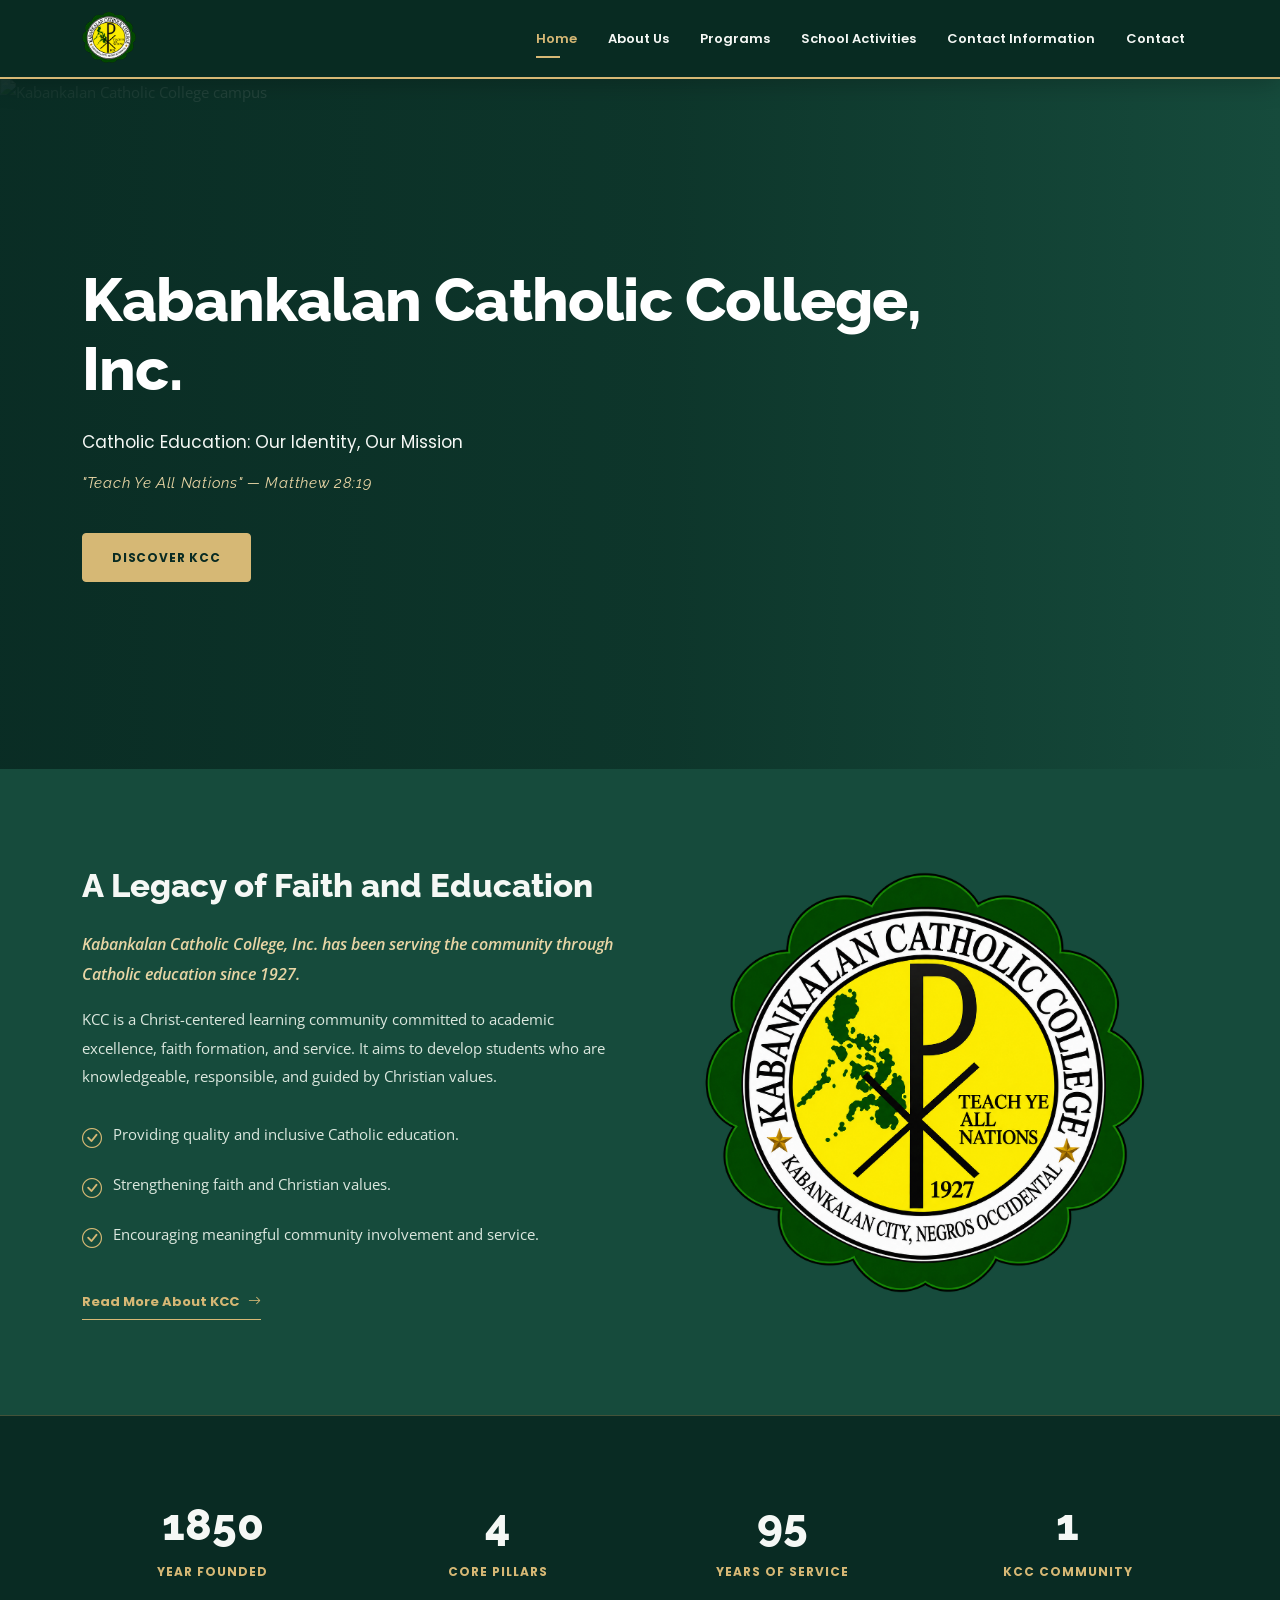
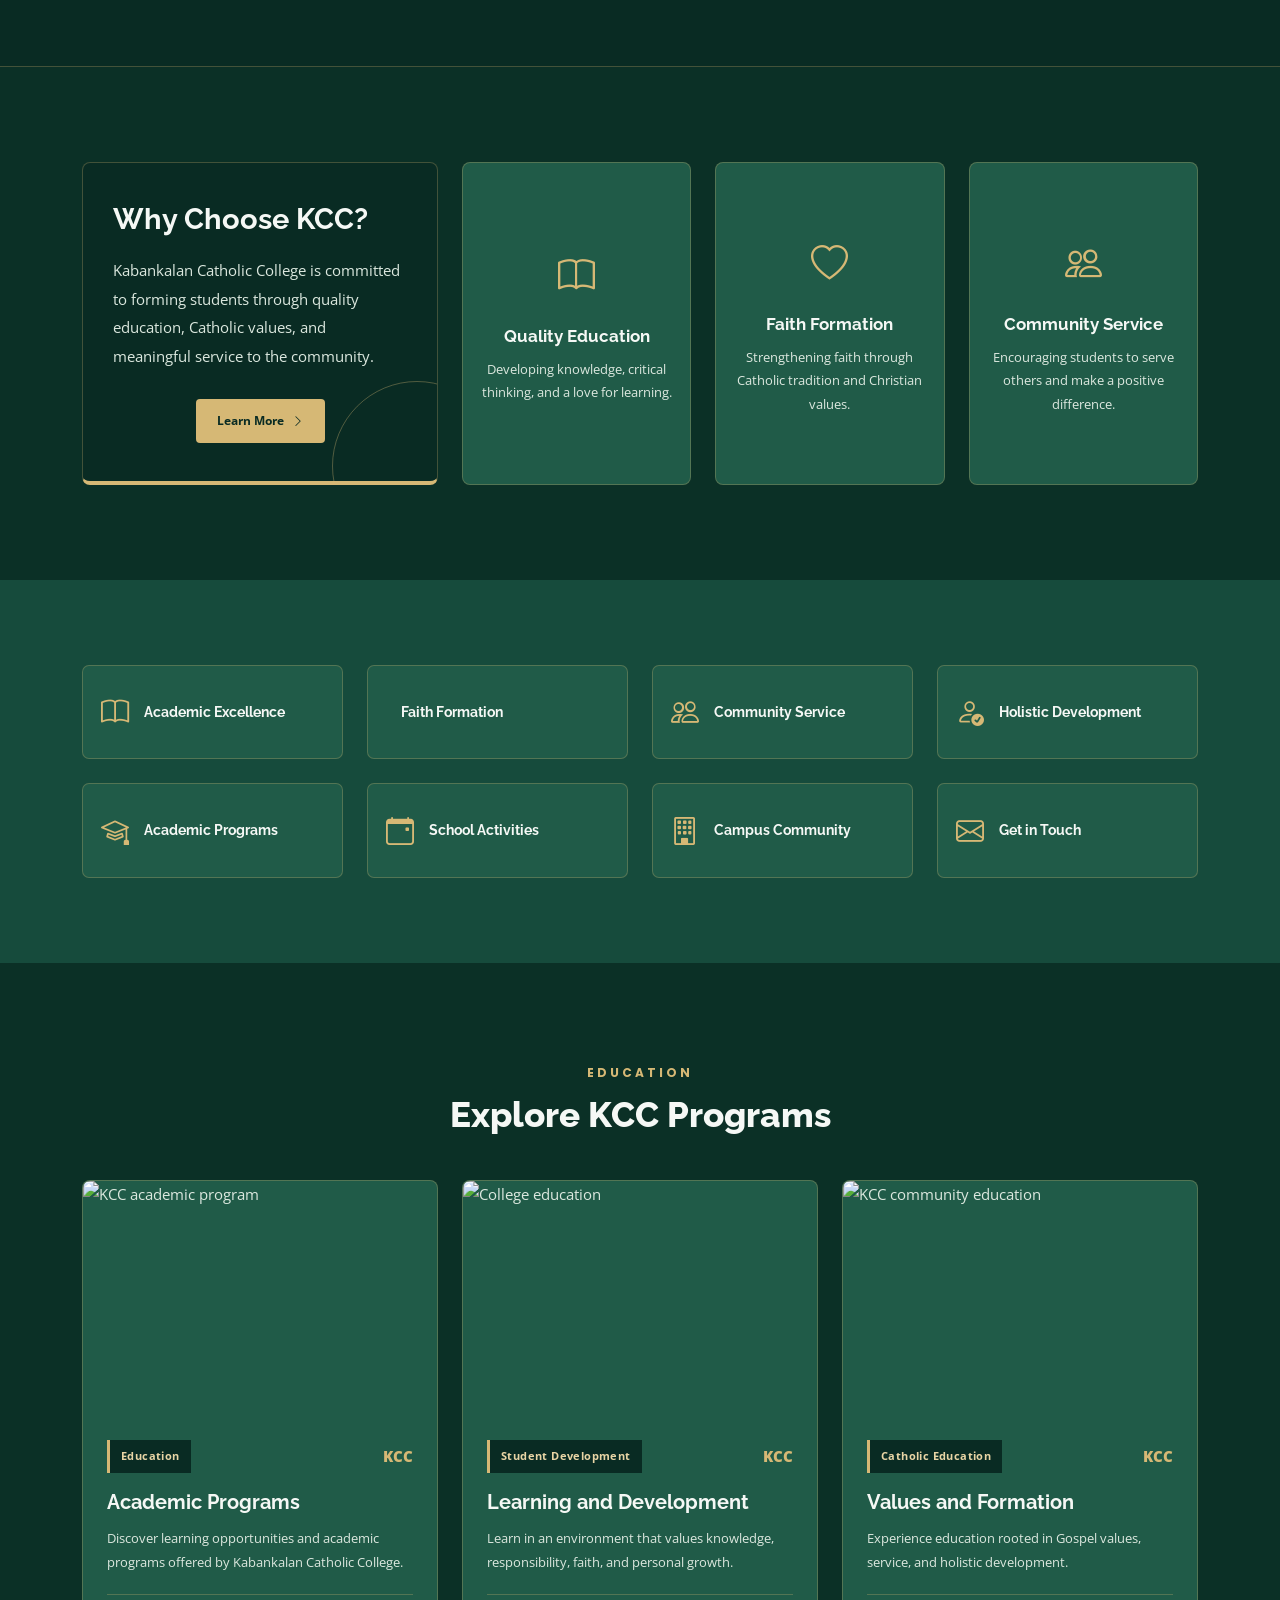
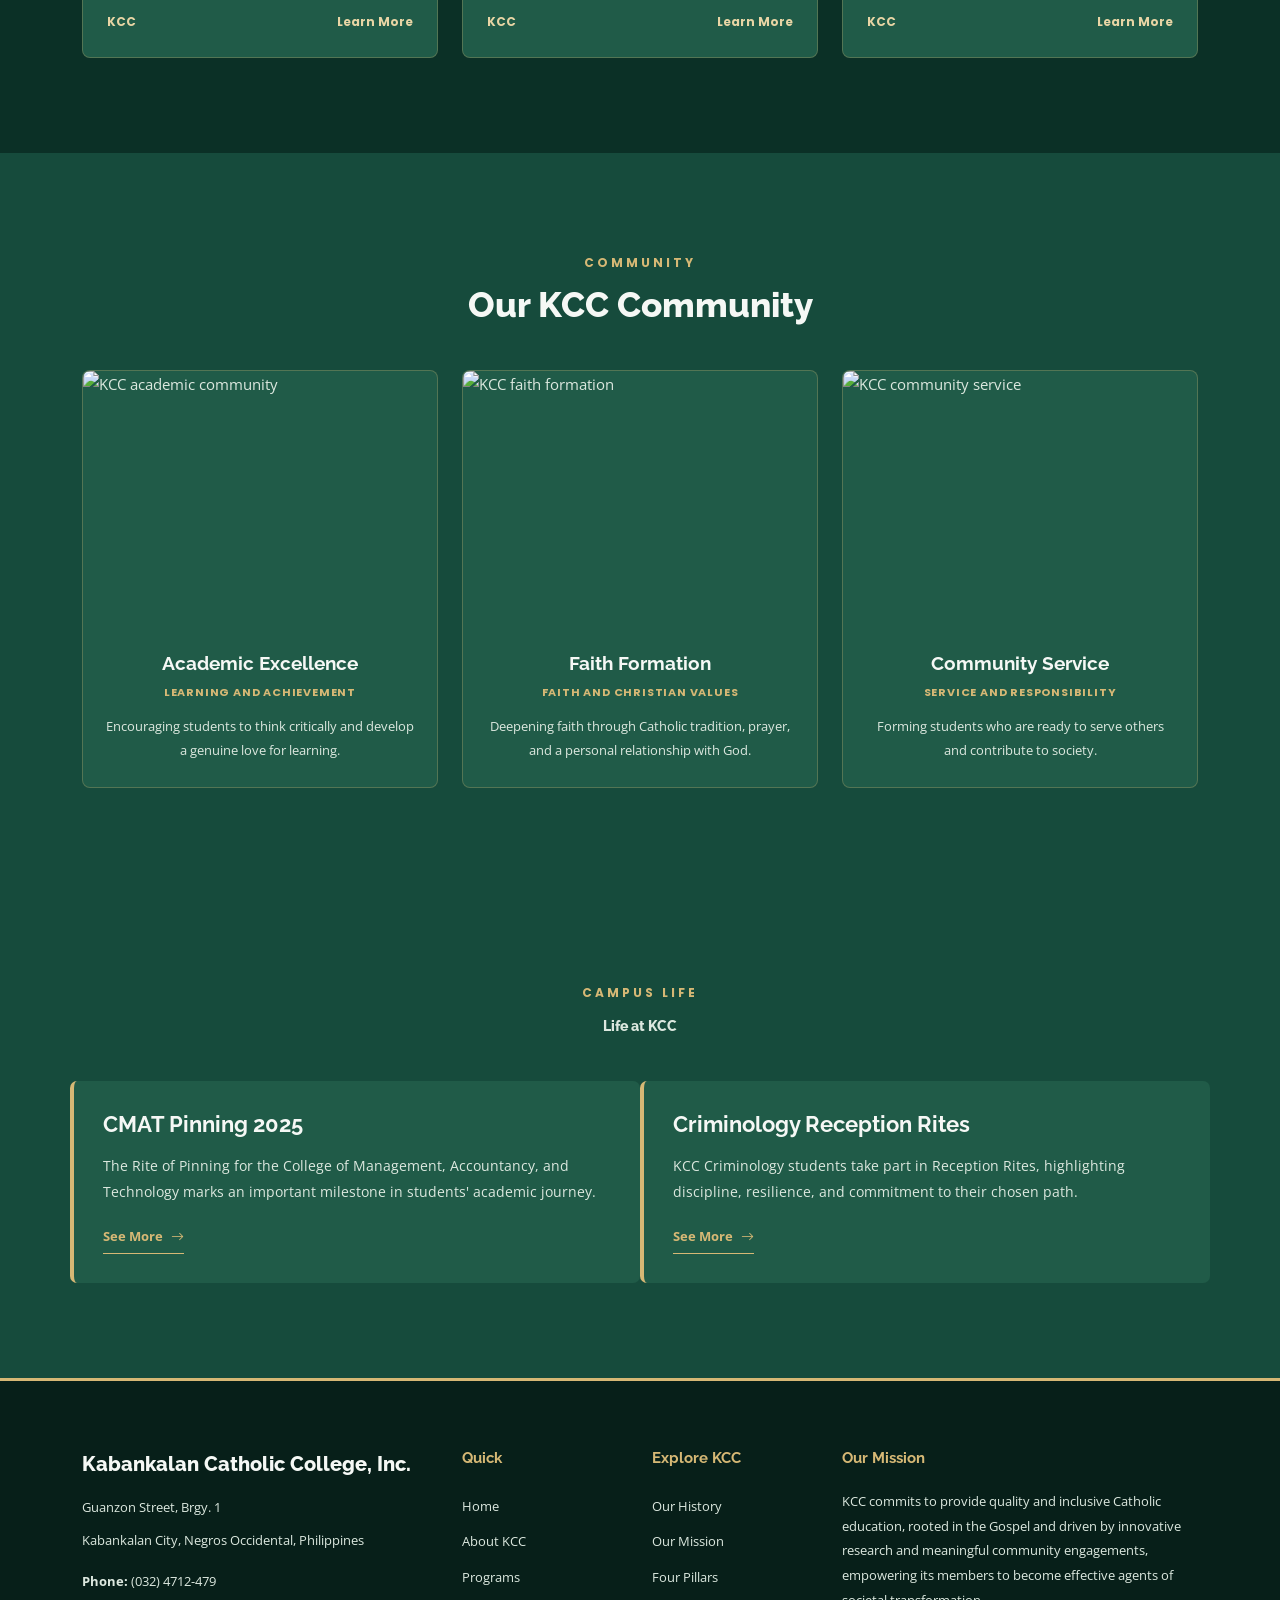
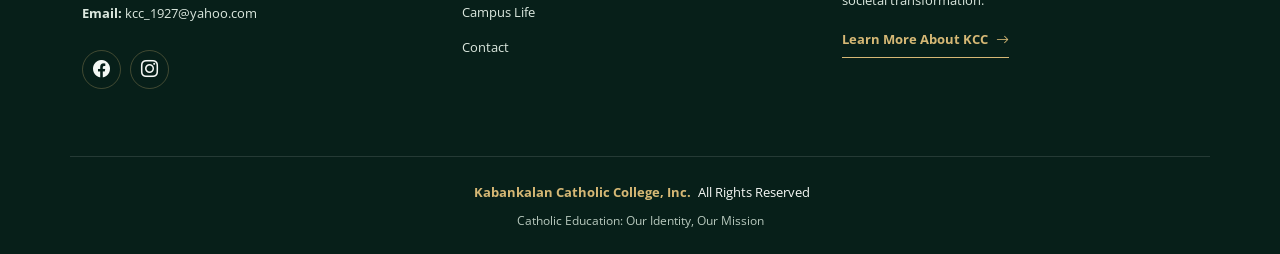
==== commit 7d033226: "new  index.html" ====
--- a/index.html
+++ b/index.html
@@ -1,4 +1,3 @@
-
 <!DOCTYPE html>
 <html lang="en">
 
